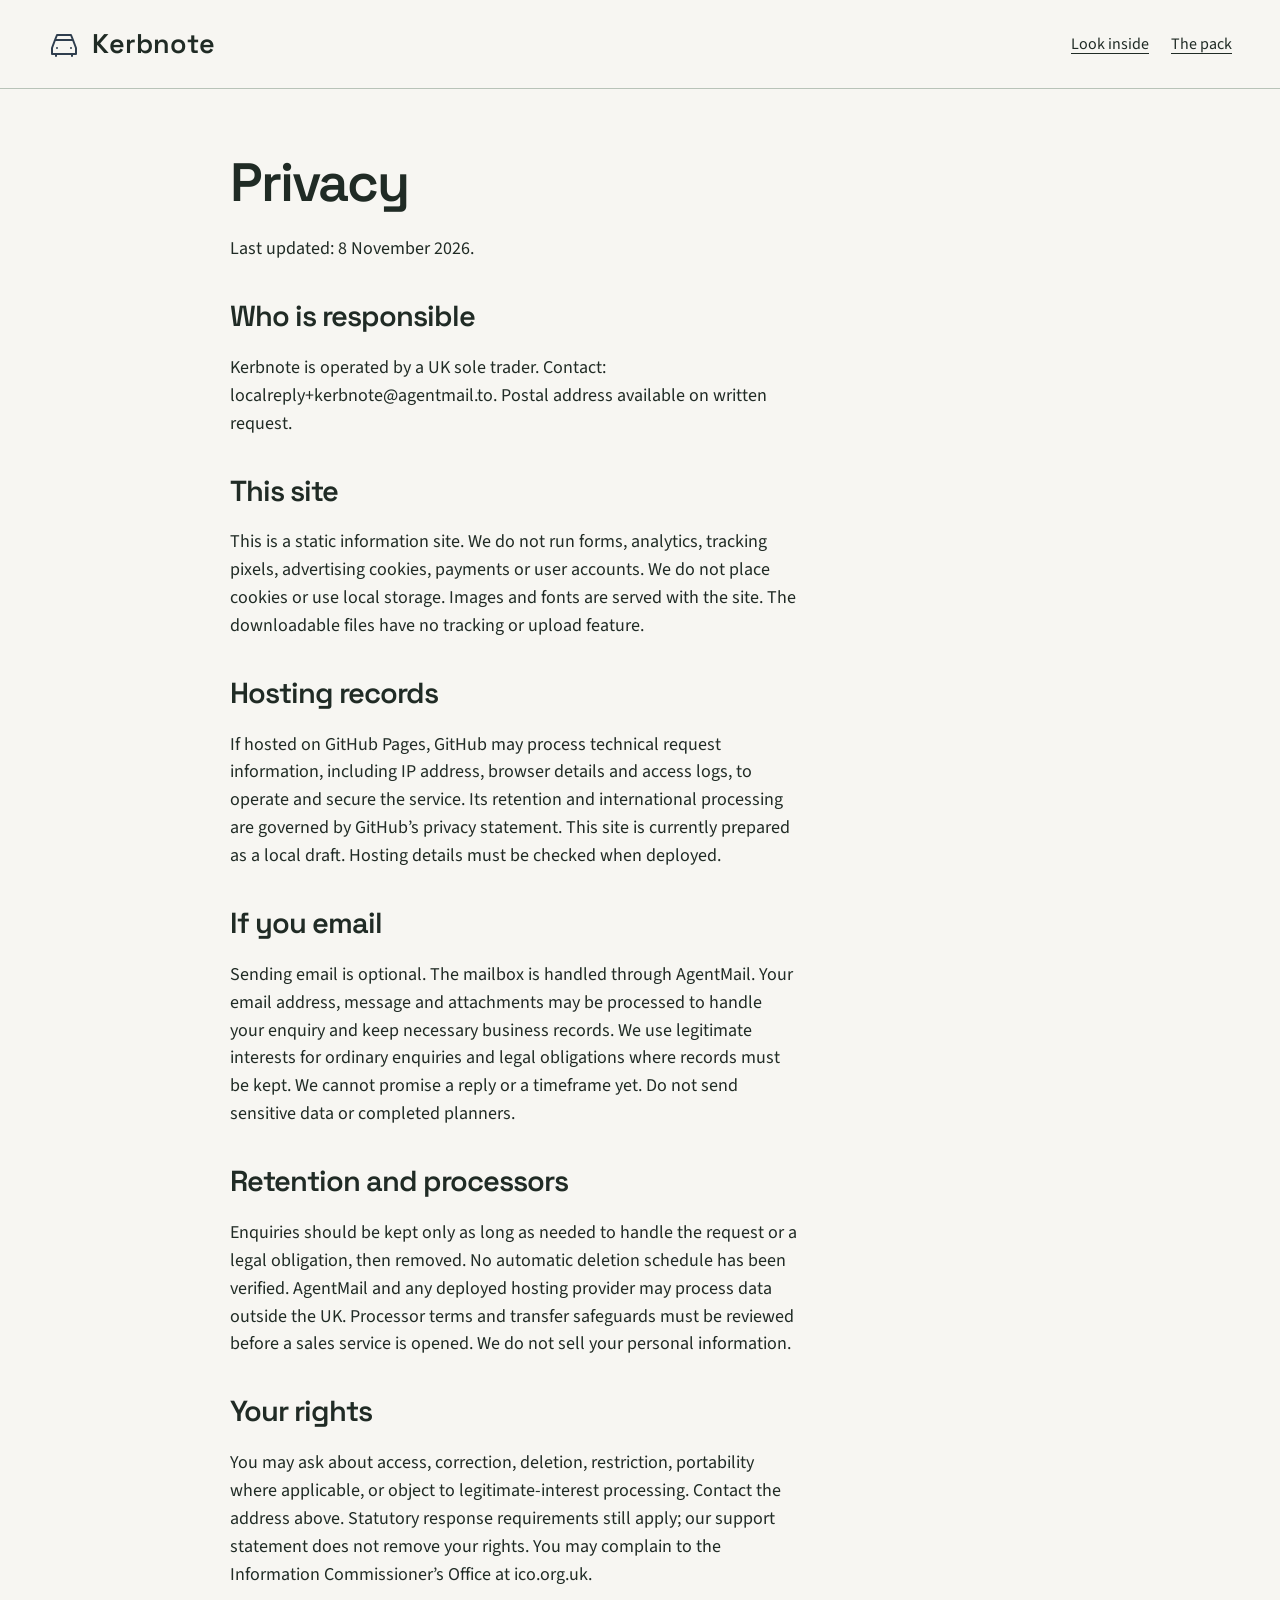
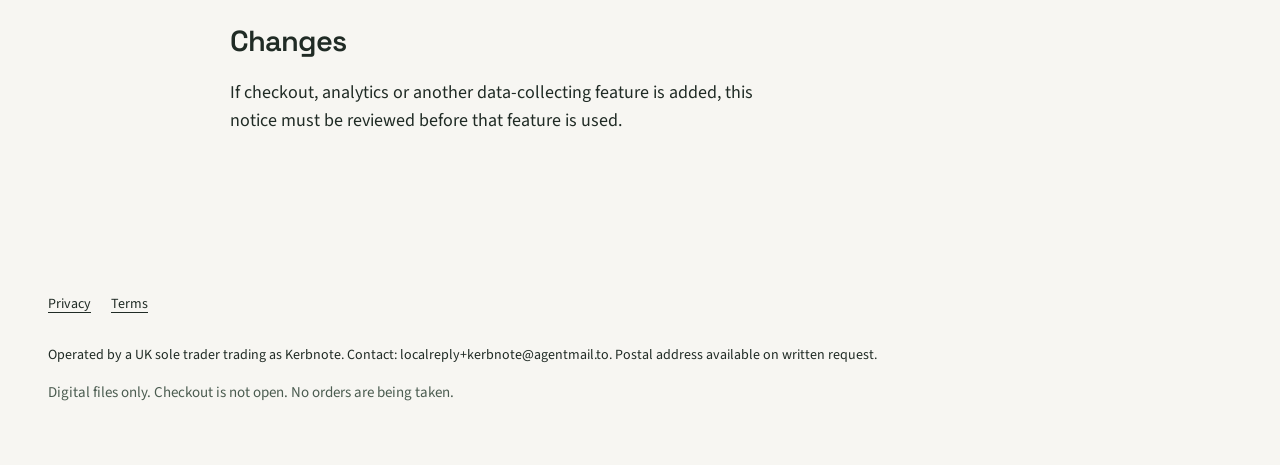
==== privacy.html @ f71bee55 "Launch Kerbnote coming-soon page (no checkout, no downloads)" ====
<!doctype html><html lang="en-GB"><head><meta charset="utf-8"><meta name="viewport" content="width=device-width, initial-scale=1"><meta http-equiv="Content-Security-Policy" content="default-src 'none'; script-src 'none'; style-src 'self'; font-src 'self'; img-src 'self'; connect-src 'self'; object-src 'none'; base-uri 'none'; form-action 'none'"><meta name="referrer" content="strict-origin-when-cross-origin"><title>Privacy | Kerbnote</title><meta name="description" content="Privacy for Kerbnote"><meta property="og:title" content="Privacy | Kerbnote"><meta property="og:description" content="Privacy for Kerbnote"><meta property="og:type" content="website"><meta property="og:image" content="https://evanturner557-del.github.io/kerbnote/assets/preview-1.webp"><link rel="canonical" href="https://evanturner557-del.github.io/kerbnote/"><link rel="icon" type="image/svg+xml" href="assets/mark.svg"><link rel="stylesheet" href="assets/tokens.css"><link rel="stylesheet" href="assets/site.css"></head><body><a class="skip" href="#main">Skip to content</a><header><div class="wrap nav"><a class="logo" href="index.html"><img src="assets/mark.svg" width="32" height="32" alt="">Kerbnote</a><nav aria-label="Main navigation" class="navlinks"><a href="index.html#inside">Look inside</a><a href="index.html#details">The pack</a></nav></div></header><main id="main" class="wrap document"><h1>Privacy</h1><p>Last updated: 8 November 2026.</p><h2>Who is responsible</h2><p>Kerbnote is operated by a UK sole trader. Contact: localreply+kerbnote@agentmail.to. Postal address available on written request.</p><h2>This site</h2><p>This is a static information site. We do not run forms, analytics, tracking pixels, advertising cookies, payments or user accounts. We do not place cookies or use local storage. Images and fonts are served with the site. The downloadable files have no tracking or upload feature.</p><h2>Hosting records</h2><p>If hosted on GitHub Pages, GitHub may process technical request information, including IP address, browser details and access logs, to operate and secure the service. Its retention and international processing are governed by GitHub’s privacy statement. This site is currently prepared as a local draft. Hosting details must be checked when deployed.</p><h2>If you email</h2><p>Sending email is optional. The mailbox is handled through AgentMail. Your email address, message and attachments may be processed to handle your enquiry and keep necessary business records. We use legitimate interests for ordinary enquiries and legal obligations where records must be kept. We cannot promise a reply or a timeframe yet. Do not send sensitive data or completed planners.</p><h2>Retention and processors</h2><p>Enquiries should be kept only as long as needed to handle the request or a legal obligation, then removed. No automatic deletion schedule has been verified. AgentMail and any deployed hosting provider may process data outside the UK. Processor terms and transfer safeguards must be reviewed before a sales service is opened. We do not sell your personal information.</p><h2>Your rights</h2><p>You may ask about access, correction, deletion, restriction, portability where applicable, or object to legitimate-interest processing. Contact the address above. Statutory response requirements still apply; our support statement does not remove your rights. You may complain to the Information Commissioner’s Office at ico.org.uk.</p><h2>Changes</h2><p>If checkout, analytics or another data-collecting feature is added, this notice must be reviewed before that feature is used.</p></main><footer><div class="wrap"><nav class="footerlinks" aria-label="Legal"><a href="privacy.html">Privacy</a><a href="terms.html">Terms</a></nav><p class="legal">Operated by a UK sole trader trading as Kerbnote. Contact: localreply+kerbnote@agentmail.to. Postal address available on written request.</p><p class="quiet">Digital files only. Checkout is not open. No orders are being taken.</p></div></footer></body></html>
---- assets/tokens.css ----
:root{--primary:#2f3e4e;--accent:#f0b65a;--paper:#f7f6f2;--ink:#202b25;--muted:#4b5c50;--line:#b8c3b8;--soft:#edf1e9;--success:#28603d;--warning:#795400;--danger:#9b2525;--neutral-0:#ffffff;--neutral-1:#f8f9f7;--neutral-2:#eff1ed;--neutral-3:#e0e5de;--neutral-4:#c5cec2;--neutral-5:#8a9787;--neutral-6:#62705f;--neutral-7:#3d4b3b;--neutral-8:#202b20;}
---- assets/site.css ----
@font-face{font-family:Text;src:url(fonts/source-sans-3-latin-wght-normal.woff2) format('woff2');font-display:swap}@font-face{font-family:Display;src:url(fonts/space-grotesk-latin-wght-normal.woff2) format('woff2');font-display:swap}*{box-sizing:border-box}html{scroll-behavior:smooth}body{margin:0;background:var(--paper);color:var(--ink);font-family:Text,Arial,sans-serif;font-size:18px;line-height:1.55}a{color:inherit;text-underline-offset:4px}a:hover{text-decoration-thickness:2px}a:focus-visible,button:focus-visible,summary:focus-visible{outline:3px solid var(--primary);outline-offset:5px}img{max-width:100%;height:auto;display:block}h1,h2,h3,p{margin-top:0}h1,h2{font-family:Display,serif;font-weight:600;letter-spacing:-.035em;line-height:1.06}h1{font-size:clamp(44px,5.8vw,76px);max-width:12ch;margin-bottom:24px}h2{font-size:clamp(34px,4vw,48px);margin-bottom:22px}h3{font-size:23px;line-height:1.2;letter-spacing:-.015em}p{max-width:63ch}button,a{touch-action:manipulation}button{font-family:inherit}button[disabled]{opacity:1;cursor:not-allowed;background:var(--primary);color:#fff;border:2px solid var(--primary);padding:14px 25px;border-radius:6px;font-size:18px;font-weight:700;min-height:52px}header{border-bottom:1px solid var(--line)}.wrap{width:min(1184px,calc(100% - 64px));margin-inline:auto}.nav{display:flex;align-items:center;justify-content:space-between;min-height:88px;gap:20px}.logo{display:flex;align-items:center;gap:12px;font-family:Display,serif;font-size:27px;text-decoration:none;font-weight:600}.logo img{width:32px;height:32px}.navlinks{display:flex;gap:22px}.navlinks a{font-size:16px;min-height:44px;display:inline-flex;align-items:center}.skip{position:absolute;left:-9999px;top:10px;background:white;padding:12px;z-index:9}.skip:focus{left:12px}.hero{display:grid;grid-template-columns:1fr 1fr;gap:70px;align-items:center;padding:64px 0 72px}.eyebrow{font-size:12px;letter-spacing:.14em;font-weight:700;color:var(--primary);margin-bottom:20px}.lede{font-size:21px;line-height:1.5;max-width:38ch}.pricebar{display:flex;gap:23px;align-items:center;margin:26px 0 12px}.price{font-size:34px;font-weight:700;letter-spacing:-.04em;line-height:1}.price small{display:block;font-size:14px;font-weight:400;letter-spacing:0;margin-top:7px;line-height:1.4}.quiet{font-size:15px;color:var(--muted)}.hero-visual{margin:0;position:relative;background:var(--accent);padding:26px 34px 18px;border-radius:100px 8px 8px 8px}.hero-visual img{width:100%;box-shadow:0 14px 35px #0002;border:1px solid #22372b30}.hero-visual figcaption{font-size:13px;margin-top:18px;font-weight:600;color:var(--ink);line-height:1.4}.strip{background:var(--primary);color:white}.strip .wrap{display:flex;justify-content:space-between;gap:20px;padding-block:21px;font-size:16px}.section{padding:88px 0}.sectionhead{max-width:650px}.proofgrid{display:grid;grid-template-columns:1fr 1fr;gap:32px;margin-top:38px}.proof{margin:0}.proofpic{background:white;border:1px solid var(--line);padding:26px;border-radius:8px}.proofpic img{max-height:560px;width:100%;object-fit:contain;object-position:top}.proof figcaption{padding:18px 0}.proof figcaption strong{display:block;font-size:22px;margin-bottom:7px}.proof figcaption span{font-size:17px;color:var(--muted)}.how{background:var(--soft);border-block:1px solid var(--line)}.steps{display:grid;grid-template-columns:repeat(3,1fr);gap:36px;margin-top:36px;counter-reset:step}.step img{height:160px;width:100%;object-fit:cover;object-position:top;border:1px solid var(--line);margin-bottom:25px;background:white}.step h3:before{counter-increment:step;content:'0' counter(step) ' / ';color:var(--primary);font-size:15px}.step p{font-size:17px}.pricegrid{display:grid;grid-template-columns:1fr 1fr;gap:90px;align-items:start}.pricecard{background:#fff;border:1px solid var(--primary);border-top:7px solid var(--primary);padding:35px;border-radius:6px}.pricecard .large{font-size:54px;line-height:1;letter-spacing:-.05em;font-weight:700;margin:24px 0 12px}.list{padding-left:21px}.list li{margin-bottom:11px}.fine{font-size:15px}.faq{max-width:840px;margin:auto}.faq details{border-bottom:1px solid var(--line);padding:10px 0}.faq summary{font-weight:600;cursor:pointer;min-height:52px;padding:12px 32px 12px 0;line-height:1.5;font-size:20px}.faq details p{padding-right:30px;font-size:17px}.final{text-align:center;background:var(--accent);padding:62px 20px}.final p{margin-inline:auto}.final h2{max-width:20ch;margin-inline:auto}footer{padding:40px 0 46px;font-size:14px}.footerlinks{display:flex;gap:20px;flex-wrap:wrap;margin-bottom:18px}.footerlinks a{min-height:44px;display:flex;align-items:center}.legal{max-width:900px;overflow-wrap:anywhere}main.document{max-width:820px;padding:65px 0 90px}.document h1{font-size:54px;max-width:none}.document h2{font-size:29px;margin-top:38px}.document p,.document li{font-size:18px}.badge{font-size:14px;font-weight:600;color:var(--primary)}.sr{position:absolute;width:1px;height:1px;overflow:hidden;clip:rect(0,0,0,0)}@media(max-width:800px){.wrap{width:calc(100% - 40px)}.hero{gap:34px;padding:40px 0 45px}.nav{min-height:72px}.logo{font-size:24px}.navlinks{gap:14px}.navlinks a{font-size:14px}.hero-visual{padding:24px 20px 16px;border-top-left-radius:65px}.lede{font-size:19px}.section{padding:60px 0}.pricegrid{gap:35px}.steps{gap:22px}.pricecard{padding:25px}.proofpic{padding:18px}}@media(max-width:600px){.hero{display:block;padding-top:32px}.eyebrow{font-size:10px;margin-bottom:15px}h1{font-size:45px;max-width:12ch;margin-bottom:19px}.hero .lede{font-size:18px;line-height:1.5;margin-bottom:18px}.hero-visual{margin-top:32px;padding:26px 30px 17px}.pricebar{margin:21px 0 10px;gap:21px}.price{font-size:31px}.quiet{font-size:14px}.navlinks a{font-size:13px}.navlinks a:last-child{display:none}.logo{font-size:23px}.strip .wrap{display:grid;grid-template-columns:1fr;gap:8px;padding-block:20px}.proofgrid,.steps,.pricegrid{grid-template-columns:1fr;gap:24px}.proofgrid{margin-top:28px}.step{display:grid;grid-template-columns:86px 1fr;column-gap:19px}.step img{grid-row:1/3;height:118px;margin:0}.step h3{font-size:21px;margin-bottom:10px}.step p{font-size:16px}.pricegrid{gap:30px}.section{padding:52px 0}.proofpic img{max-height:430px}.final{padding:46px 20px}.document h1{font-size:40px}.document h2{font-size:27px}.navlinks{gap:10px}.legal{font-size:13px}.faq summary{font-size:18px}}@media(prefers-reduced-motion:reduce){html{scroll-behavior:auto}}
.glance{font-size:17px;line-height:1.5;background:var(--soft);border-left:4px solid var(--primary);padding:12px 16px;margin:0 0 22px;max-width:56ch}
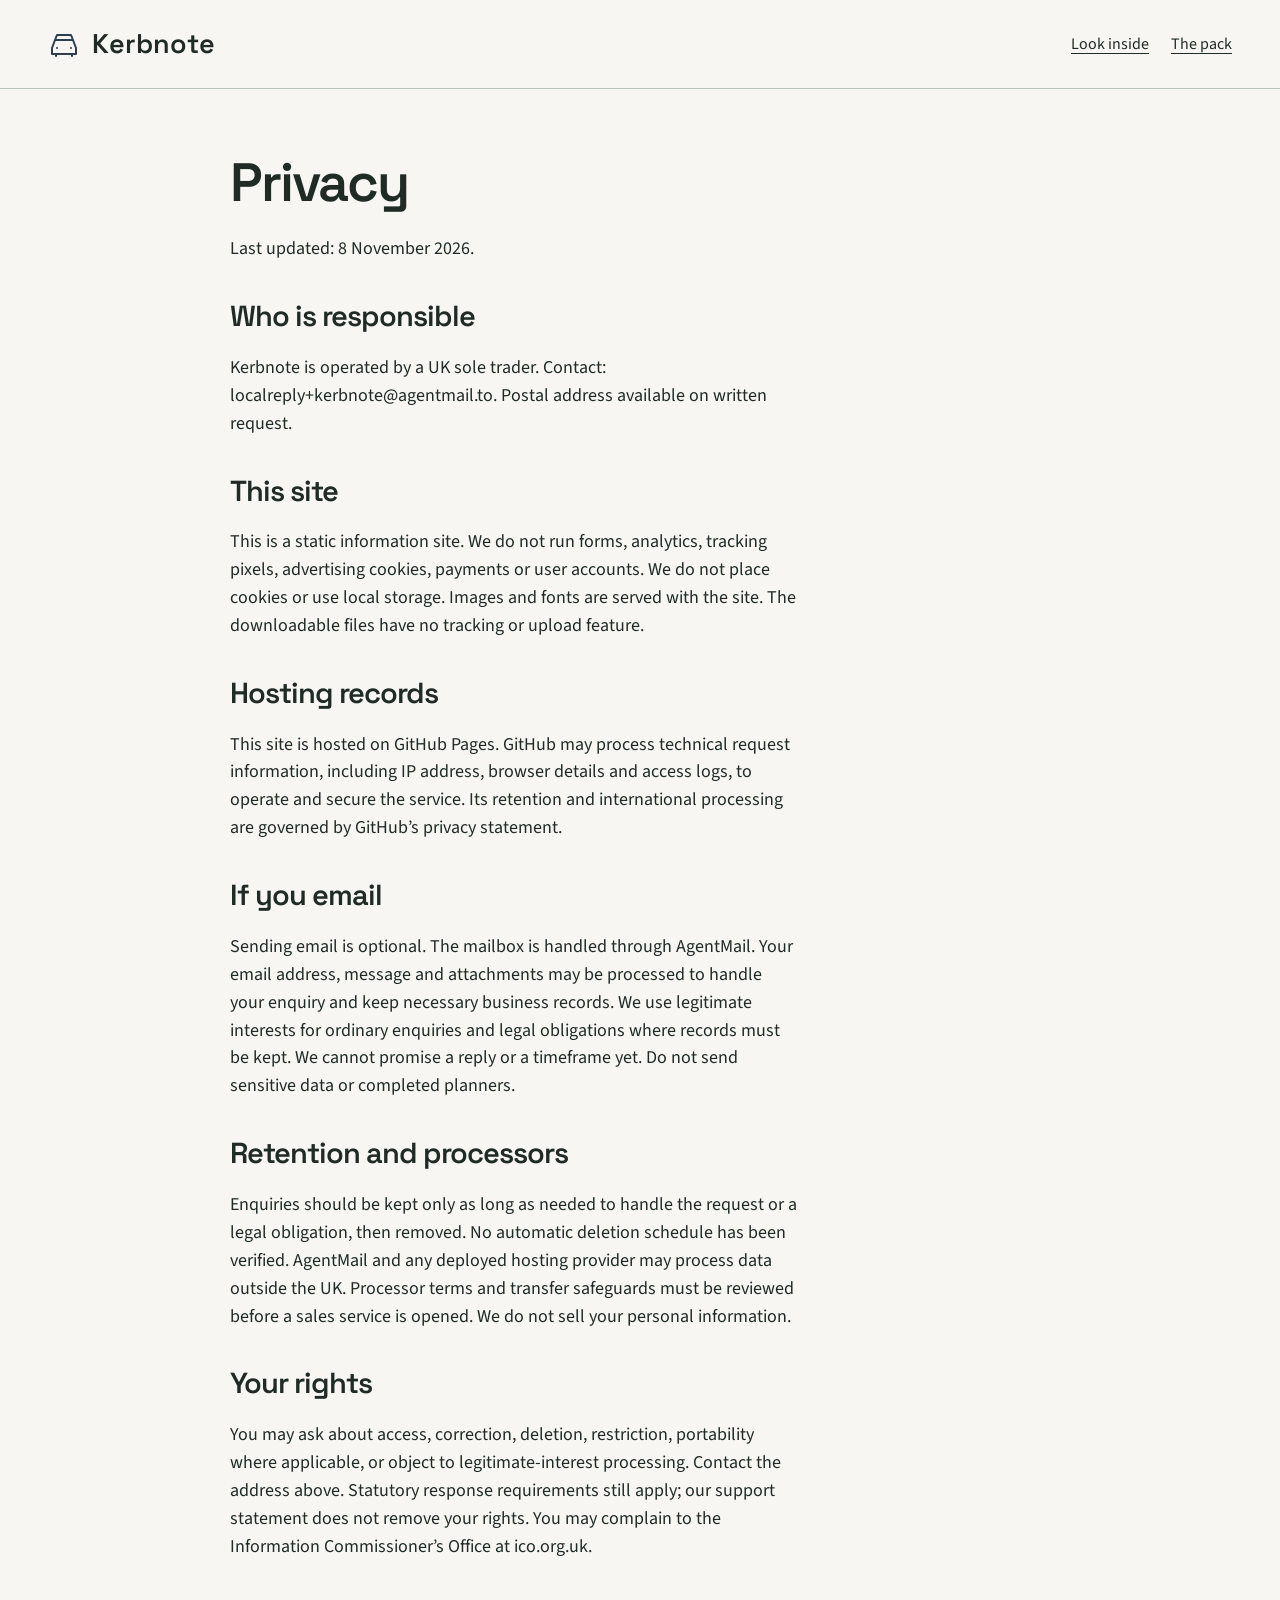
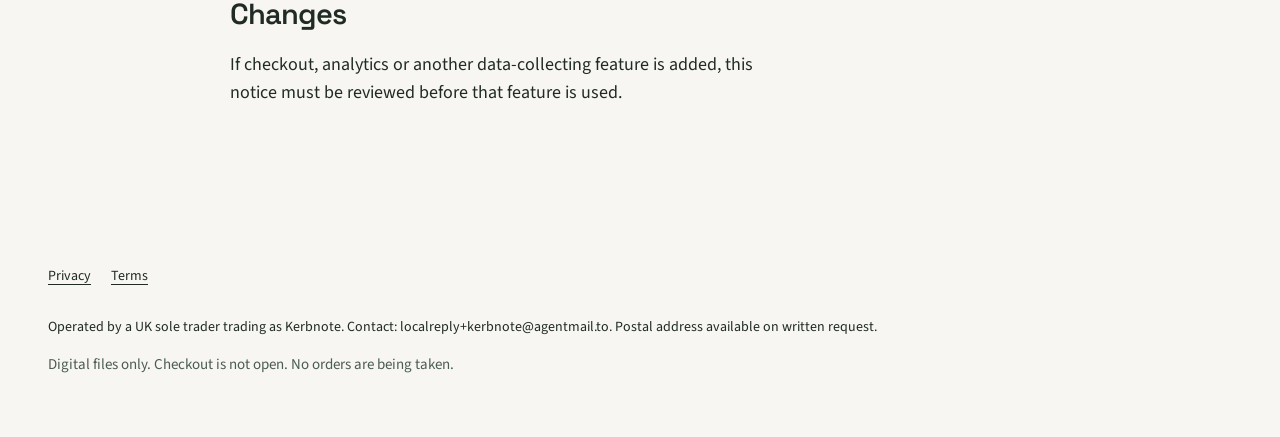
==== commit 6b6f44d7: "Plain privacy wording (hosted on GitHub Pages), plain testing wording" ====
--- a/privacy.html
+++ b/privacy.html
@@ -1 +1 @@
-<!doctype html><html lang="en-GB"><head><meta charset="utf-8"><meta name="viewport" content="width=device-width, initial-scale=1"><meta http-equiv="Content-Security-Policy" content="default-src 'none'; script-src 'none'; style-src 'self'; font-src 'self'; img-src 'self'; connect-src 'self'; object-src 'none'; base-uri 'none'; form-action 'none'"><meta name="referrer" content="strict-origin-when-cross-origin"><title>Privacy | Kerbnote</title><meta name="description" content="Privacy for Kerbnote"><meta property="og:title" content="Privacy | Kerbnote"><meta property="og:description" content="Privacy for Kerbnote"><meta property="og:type" content="website"><meta property="og:image" content="https://evanturner557-del.github.io/kerbnote/assets/preview-1.webp"><link rel="canonical" href="https://evanturner557-del.github.io/kerbnote/"><link rel="icon" type="image/svg+xml" href="assets/mark.svg"><link rel="stylesheet" href="assets/tokens.css"><link rel="stylesheet" href="assets/site.css"></head><body><a class="skip" href="#main">Skip to content</a><header><div class="wrap nav"><a class="logo" href="index.html"><img src="assets/mark.svg" width="32" height="32" alt="">Kerbnote</a><nav aria-label="Main navigation" class="navlinks"><a href="index.html#inside">Look inside</a><a href="index.html#details">The pack</a></nav></div></header><main id="main" class="wrap document"><h1>Privacy</h1><p>Last updated: 8 November 2026.</p><h2>Who is responsible</h2><p>Kerbnote is operated by a UK sole trader. Contact: localreply+kerbnote@agentmail.to. Postal address available on written request.</p><h2>This site</h2><p>This is a static information site. We do not run forms, analytics, tracking pixels, advertising cookies, payments or user accounts. We do not place cookies or use local storage. Images and fonts are served with the site. The downloadable files have no tracking or upload feature.</p><h2>Hosting records</h2><p>If hosted on GitHub Pages, GitHub may process technical request information, including IP address, browser details and access logs, to operate and secure the service. Its retention and international processing are governed by GitHub’s privacy statement. This site is currently prepared as a local draft. Hosting details must be checked when deployed.</p><h2>If you email</h2><p>Sending email is optional. The mailbox is handled through AgentMail. Your email address, message and attachments may be processed to handle your enquiry and keep necessary business records. We use legitimate interests for ordinary enquiries and legal obligations where records must be kept. We cannot promise a reply or a timeframe yet. Do not send sensitive data or completed planners.</p><h2>Retention and processors</h2><p>Enquiries should be kept only as long as needed to handle the request or a legal obligation, then removed. No automatic deletion schedule has been verified. AgentMail and any deployed hosting provider may process data outside the UK. Processor terms and transfer safeguards must be reviewed before a sales service is opened. We do not sell your personal information.</p><h2>Your rights</h2><p>You may ask about access, correction, deletion, restriction, portability where applicable, or object to legitimate-interest processing. Contact the address above. Statutory response requirements still apply; our support statement does not remove your rights. You may complain to the Information Commissioner’s Office at ico.org.uk.</p><h2>Changes</h2><p>If checkout, analytics or another data-collecting feature is added, this notice must be reviewed before that feature is used.</p></main><footer><div class="wrap"><nav class="footerlinks" aria-label="Legal"><a href="privacy.html">Privacy</a><a href="terms.html">Terms</a></nav><p class="legal">Operated by a UK sole trader trading as Kerbnote. Contact: localreply+kerbnote@agentmail.to. Postal address available on written request.</p><p class="quiet">Digital files only. Checkout is not open. No orders are being taken.</p></div></footer></body></html>+<!doctype html><html lang="en-GB"><head><meta charset="utf-8"><meta name="viewport" content="width=device-width, initial-scale=1"><meta http-equiv="Content-Security-Policy" content="default-src 'none'; script-src 'none'; style-src 'self'; font-src 'self'; img-src 'self'; connect-src 'self'; object-src 'none'; base-uri 'none'; form-action 'none'"><meta name="referrer" content="strict-origin-when-cross-origin"><title>Privacy | Kerbnote</title><meta name="description" content="Privacy for Kerbnote"><meta property="og:title" content="Privacy | Kerbnote"><meta property="og:description" content="Privacy for Kerbnote"><meta property="og:type" content="website"><meta property="og:image" content="https://evanturner557-del.github.io/kerbnote/assets/preview-1.webp"><link rel="canonical" href="https://evanturner557-del.github.io/kerbnote/"><link rel="icon" type="image/svg+xml" href="assets/mark.svg"><link rel="stylesheet" href="assets/tokens.css"><link rel="stylesheet" href="assets/site.css"></head><body><a class="skip" href="#main">Skip to content</a><header><div class="wrap nav"><a class="logo" href="index.html"><img src="assets/mark.svg" width="32" height="32" alt="">Kerbnote</a><nav aria-label="Main navigation" class="navlinks"><a href="index.html#inside">Look inside</a><a href="index.html#details">The pack</a></nav></div></header><main id="main" class="wrap document"><h1>Privacy</h1><p>Last updated: 8 November 2026.</p><h2>Who is responsible</h2><p>Kerbnote is operated by a UK sole trader. Contact: localreply+kerbnote@agentmail.to. Postal address available on written request.</p><h2>This site</h2><p>This is a static information site. We do not run forms, analytics, tracking pixels, advertising cookies, payments or user accounts. We do not place cookies or use local storage. Images and fonts are served with the site. The downloadable files have no tracking or upload feature.</p><h2>Hosting records</h2><p>This site is hosted on GitHub Pages. GitHub may process technical request information, including IP address, browser details and access logs, to operate and secure the service. Its retention and international processing are governed by GitHub’s privacy statement. </p><h2>If you email</h2><p>Sending email is optional. The mailbox is handled through AgentMail. Your email address, message and attachments may be processed to handle your enquiry and keep necessary business records. We use legitimate interests for ordinary enquiries and legal obligations where records must be kept. We cannot promise a reply or a timeframe yet. Do not send sensitive data or completed planners.</p><h2>Retention and processors</h2><p>Enquiries should be kept only as long as needed to handle the request or a legal obligation, then removed. No automatic deletion schedule has been verified. AgentMail and any deployed hosting provider may process data outside the UK. Processor terms and transfer safeguards must be reviewed before a sales service is opened. We do not sell your personal information.</p><h2>Your rights</h2><p>You may ask about access, correction, deletion, restriction, portability where applicable, or object to legitimate-interest processing. Contact the address above. Statutory response requirements still apply; our support statement does not remove your rights. You may complain to the Information Commissioner’s Office at ico.org.uk.</p><h2>Changes</h2><p>If checkout, analytics or another data-collecting feature is added, this notice must be reviewed before that feature is used.</p></main><footer><div class="wrap"><nav class="footerlinks" aria-label="Legal"><a href="privacy.html">Privacy</a><a href="terms.html">Terms</a></nav><p class="legal">Operated by a UK sole trader trading as Kerbnote. Contact: localreply+kerbnote@agentmail.to. Postal address available on written request.</p><p class="quiet">Digital files only. Checkout is not open. No orders are being taken.</p></div></footer></body></html>
